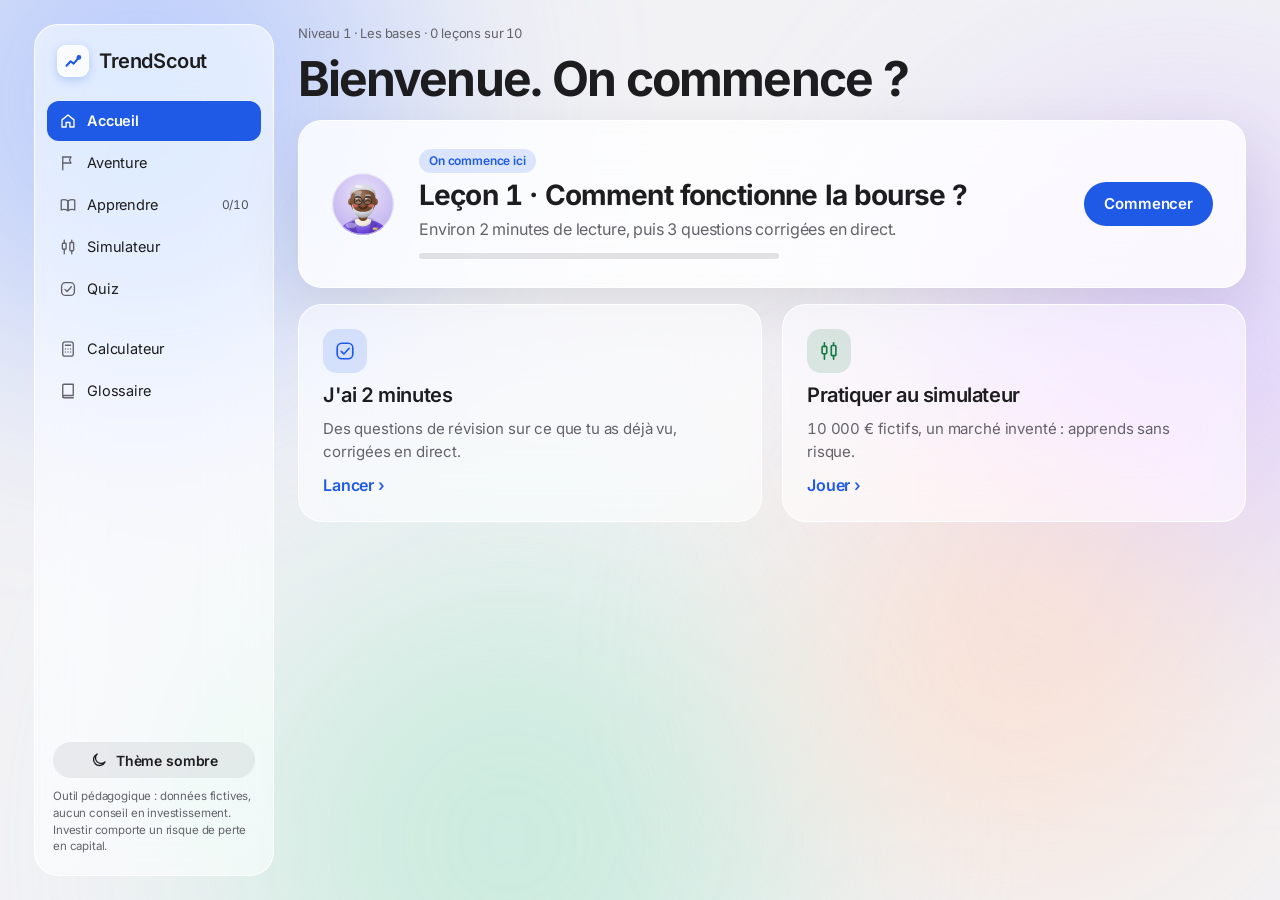
==== app.html @ d3fdae90 "Étape 2 : page d'accueil publique (vitrine) et séparation de l'application - index.html devient la p" ====
<!doctype html>
<html lang="fr" data-theme="light">
<head>
  <meta charset="utf-8">
  <meta name="viewport" content="width=device-width, initial-scale=1, viewport-fit=cover">
  <title>TrendScout – Application</title>
  <meta name="description" content="Leçons, simulateur de trading sur données fictives, quiz et calculateur de risque pour apprendre la bourse sans risque.">
  <meta name="theme-color" content="#F2F2F5" id="meta-theme">
  <link rel="manifest" href="manifest.webmanifest">
  <link rel="icon" href="icons/icon.svg" type="image/svg+xml">
  <link rel="apple-touch-icon" href="icons/apple-touch-icon.png">
  <script>
    // Applique le thème avant l'affichage pour éviter un flash.
    (function () {
      var t = null;
      try { t = JSON.parse(localStorage.getItem("ts_theme")); } catch (e) {}
      if (t !== "light" && t !== "dark") t = matchMedia("(prefers-color-scheme: dark)").matches ? "dark" : "light";
      document.documentElement.setAttribute("data-theme", t);
    })();
  </script>
  <link rel="stylesheet" href="tokens.css">
  <link rel="stylesheet" href="jeu-tokens.css">
  <link rel="stylesheet" href="accueil-tokens.css">
  <link rel="stylesheet" href="app.css">
</head>
<body>
  <!-- Icônes -->
  <svg width="0" height="0" style="position:absolute" aria-hidden="true" focusable="false">
    <defs>
      <symbol id="i-book" viewBox="0 0 24 24"><path d="M4 5.5A2.5 2.5 0 0 1 6.5 3H20v15H6.5A2.5 2.5 0 0 0 4 20.5z"/><path d="M4 20.5A2.5 2.5 0 0 0 6.5 23H20v-5"/></symbol>
      <symbol id="i-chart" viewBox="0 0 24 24"><path d="M7 4v3M7 14v3M12 8v2M12 17v3M17 3v3M17 12v4"/><rect x="5.5" y="7" width="3" height="7" rx="1"/><rect x="10.5" y="10" width="3" height="7" rx="1"/><rect x="15.5" y="6" width="3" height="6" rx="1"/></symbol>
      <symbol id="i-quiz" viewBox="0 0 24 24"><circle cx="12" cy="12" r="9"/><path d="M9.6 9.4a2.5 2.5 0 1 1 3.5 2.3c-.7.4-1.1.9-1.1 1.7"/><circle cx="12" cy="17" r=".7" fill="currentColor"/></symbol>
      <symbol id="i-calc" viewBox="0 0 24 24"><rect x="5" y="3" width="14" height="18" rx="3"/><path d="M8.5 7.5h7M9 12h.01M12 12h.01M15 12h.01M9 16h.01M12 16h.01M15 16h.01"/></symbol>
      <symbol id="i-gloss" viewBox="0 0 24 24"><path d="M5 4h11a3 3 0 0 1 3 3v13H8a3 3 0 0 1-3-3z"/><path d="M9 8h6M9 12h6"/></symbol>
      <symbol id="i-sun" viewBox="0 0 24 24"><circle cx="12" cy="12" r="4"/><path d="M12 2v2M12 20v2M4.9 4.9l1.4 1.4M17.7 17.7l1.4 1.4M2 12h2M20 12h2M4.9 19.1l1.4-1.4M17.7 6.3l1.4-1.4"/></symbol>
      <symbol id="i-moon" viewBox="0 0 24 24"><path d="M20 14.5A8 8 0 1 1 9.5 4 6.5 6.5 0 0 0 20 14.5z"/></symbol>
      <symbol id="i-up" viewBox="0 0 24 24"><path d="M12 19V5M6 11l6-6 6 6"/></symbol>
      <symbol id="i-down" viewBox="0 0 24 24"><path d="M12 5v14M6 13l6 6 6-6"/></symbol>
      <symbol id="i-stop" viewBox="0 0 24 24"><circle cx="12" cy="12" r="9"/><path d="M8 12h8"/></symbol>
      <symbol id="i-flag" viewBox="0 0 24 24"><path d="M6 21V4M6 5h11l-2 4 2 4H6"/></symbol>
      <symbol id="i-info" viewBox="0 0 24 24"><circle cx="12" cy="12" r="9"/><path d="M12 11v5M12 8h.01"/></symbol>
      <symbol id="i-check" viewBox="0 0 24 24"><path d="M5 12.5l4.5 4.5L19 7.5"/></symbol>
      <symbol id="i-x" viewBox="0 0 24 24"><path d="M6 6l12 12M18 6L6 18"/></symbol>
      <symbol id="i-play" viewBox="0 0 24 24"><path d="M8 5l11 7-11 7z"/></symbol>
      <symbol id="i-warn" viewBox="0 0 24 24"><path d="M12 4l9 16H3z"/><path d="M12 10v4M12 17h.01"/></symbol>
      <symbol id="i-lock" viewBox="0 0 24 24"><rect x="5" y="11" width="14" height="9" rx="2.5"/><path d="M8 11V8a4 4 0 0 1 8 0v3"/></symbol>
      <symbol id="i-award" viewBox="0 0 24 24"><circle cx="12" cy="9" r="5"/><path d="M9 13.5L8 21l4-2 4 2-1-7.5"/></symbol>
      <symbol id="i-flame" viewBox="0 0 24 24"><path d="M12 21a6 6 0 0 0 6-6c0-3-2-4.5-3-7-1 1-1.5 2-1.5 3.5C12.5 9 12 6 12 3c-3 3-6 6-6 12a6 6 0 0 0 6 6z"/></symbol>
      <symbol id="i-shield" viewBox="0 0 24 24"><path d="M12 3l8 3v6c0 4.5-3.2 8-8 9-4.8-1-8-4.5-8-9V6z"/><path d="M9 12l2 2 4-4"/></symbol>
      <symbol id="i-clock" viewBox="0 0 24 24"><circle cx="12" cy="12" r="9"/><path d="M12 7v5l3 2"/></symbol>
      <symbol id="i-star" viewBox="0 0 24 24"><path d="M12 3l2.7 5.6 6.1.9-4.4 4.3 1 6.1L12 17l-5.4 2.9 1-6.1L3.2 9.5l6.1-.9z"/></symbol>
      <symbol id="i-map" viewBox="0 0 24 24"><path d="M9 4L3 6v14l6-2 6 2 6-2V4l-6 2z"/><path d="M9 4v14M15 6v14"/></symbol>
      <symbol id="n-home" viewBox="0 0 24 24"><path d="M4 10.5 12 4l8 6.5V20h-5.5v-6h-5v6H4z"/></symbol>
      <symbol id="n-flag" viewBox="0 0 24 24"><path d="M5 21V4"/><path d="M5 4h11l-2 4 2 4H5"/></symbol>
      <symbol id="n-book" viewBox="0 0 24 24"><path d="M3 5.5c2.5-1 5.5-1 9 1v13c-3.5-2-6.5-2-9-1z"/><path d="M21 5.5c-2.5-1-5.5-1-9 1v13c3.5-2 6.5-2 9-1z"/></symbol>
      <symbol id="n-chart" viewBox="0 0 24 24"><path d="M7 3v4M7 15v6M17 3v3M17 17v4"/><rect x="4.5" y="7" width="5" height="8" rx="1"/><rect x="14.5" y="6" width="5" height="11" rx="1"/></symbol>
      <symbol id="n-quiz" viewBox="0 0 24 24"><rect x="3.5" y="3.5" width="17" height="17" rx="5"/><path d="m8 12.5 2.8 2.8L16.5 9"/></symbol>
      <symbol id="n-calc" viewBox="0 0 24 24"><rect x="5" y="2.5" width="14" height="19" rx="3"/><path d="M8.5 7h7M8.5 12h.01M12 12h.01M15.5 12h.01M8.5 16h.01M12 16h.01M15.5 16h.01"/></symbol>
      <symbol id="n-gloss" viewBox="0 0 24 24"><path d="M5 4.5A1.5 1.5 0 0 1 6.5 3H19v15H6.5A1.5 1.5 0 0 0 5 19.5z"/><path d="M5 19.5A1.5 1.5 0 0 0 6.5 21H19"/></symbol>
      <symbol id="n-more" viewBox="0 0 24 24"><circle cx="6" cy="12" r="1.5"/><circle cx="12" cy="12" r="1.5"/><circle cx="18" cy="12" r="1.5"/></symbol>
      <symbol id="i-install" viewBox="0 0 24 24"><path d="M12 4v11M7 11l5 5 5-5M5 20h14"/></symbol>
    </defs>
  </svg>

  <div class="v" id="app">
    <div class="orbs" aria-hidden="true"><i class="orb o1"></i><i class="orb o2"></i><i class="orb o3"></i><i class="orb o4"></i></div>

    <div class="layout">
      <!-- Barre latérale (ordinateur) -->
      <aside class="side glass">
        <a class="brand" href="#home"><span class="brand-mark" aria-hidden="true"><svg width="20" height="20" viewBox="0 0 34 34"><path d="M6 25 13 17.5 18 21.5 27 11" fill="none" stroke="var(--accent)" stroke-width="3.6" stroke-linecap="round" stroke-linejoin="round"/><circle cx="27" cy="11" r="4" fill="var(--accent)"/></svg></span><span class="title-m">TrendScout</span></a>
        <nav class="side-nav" aria-label="Navigation principale">
          <a class="nav-link is-active" data-tab="home" data-hash="home" href="#home"><svg class="ic" width="18" height="18" aria-hidden="true"><use href="#n-home"/></svg>Accueil</a>
          <a class="nav-link" data-tab="adventure" data-hash="adventure" href="#adventure"><svg class="ic" width="18" height="18" aria-hidden="true"><use href="#n-flag"/></svg>Aventure</a>
          <a class="nav-link" data-tab="learn" data-hash="learn" href="#learn"><svg class="ic" width="18" height="18" aria-hidden="true"><use href="#n-book"/></svg>Apprendre<span class="nav-count" id="nav-learn-count"></span></a>
          <a class="nav-link" data-tab="sim" data-hash="sim" href="#sim"><svg class="ic" width="18" height="18" aria-hidden="true"><use href="#n-chart"/></svg>Simulateur<span class="nav-dot hidden" id="nav-sim-dot" role="img" aria-label="Partie en cours"></span></a>
          <a class="nav-link" data-tab="review" data-hash="quiz" href="#quiz"><svg class="ic" width="18" height="18" aria-hidden="true"><use href="#n-quiz"/></svg>Quiz</a>
          <span class="nav-gap"></span>
          <a class="nav-link" data-tab="tools" data-hash="risk" href="#risk"><svg class="ic" width="18" height="18" aria-hidden="true"><use href="#n-calc"/></svg>Calculateur</a>
          <a class="nav-link" data-tab="tools" data-hash="gloss" href="#gloss"><svg class="ic" width="18" height="18" aria-hidden="true"><use href="#n-gloss"/></svg>Glossaire</a>
        </nav>
        <div class="side-foot">
          <button class="btn btn-plain btn-sm hidden" id="install-btn" type="button"><svg class="ic" width="18" height="18" aria-hidden="true"><use href="#i-install"/></svg>Installer l'app</button>
          <button class="btn btn-plain btn-sm theme-btn" type="button"></button>
          <p class="caption">Outil pédagogique : données fictives, aucun conseil en investissement. Investir comporte un risque de perte en capital.</p>
        </div>
      </aside>

      <!-- Barre du haut (mobile) -->
      <header class="mtop">
        <a class="brand" href="#home"><span class="brand-mark" aria-hidden="true"><svg width="20" height="20" viewBox="0 0 34 34"><path d="M6 25 13 17.5 18 21.5 27 11" fill="none" stroke="var(--accent)" stroke-width="3.6" stroke-linecap="round" stroke-linejoin="round"/><circle cx="27" cy="11" r="4" fill="var(--accent)"/></svg></span><span class="title-m">TrendScout</span></a>
        <button class="btn btn-plain btn-sm theme-btn" type="button"></button>
      </header>

      <main id="main">
        <p class="disclaimer caption">Outil pédagogique : données fictives, aucun conseil en investissement. Investir comporte un risque de perte en capital.</p>

        <!-- ACCUEIL -->
        <section id="tab-home" class="tab active" data-title="Accueil">
          <header class="page-head">
            <div class="page-head-txt">
              <span class="caption" id="home-kicker"></span>
              <h1 class="title-xl" id="home-title"></h1>
            </div>
          </header>
          <div class="glass-thick shadow resume" id="home-resume">
            <span id="resume-av"></span>
            <div class="resume-txt">
              <span class="badge accent" id="resume-badge"></span>
              <span class="title-l" id="resume-title"></span>
              <span class="muted" id="resume-desc"></span>
              <div class="bar"><span id="resume-bar"></span></div>
            </div>
            <button class="btn btn-primary resume-btn" id="resume-btn" type="button"></button>
          </div>
          <div class="home-cards">
            <a class="glass home-card" href="#quiz">
              <span class="hc-ic hc-accent"><svg class="ic" width="22" height="22" aria-hidden="true"><use href="#n-quiz"/></svg></span>
              <span class="title-m">J'ai 2 minutes</span>
              <span class="muted">Des questions de révision sur ce que tu as déjà vu, corrigées en direct.</span>
              <span class="link">Lancer ›</span>
            </a>
            <a class="glass home-card" href="#sim">
              <span class="hc-ic hc-up"><svg class="ic" width="22" height="22" aria-hidden="true"><use href="#n-chart"/></svg></span>
              <span class="title-m">Pratiquer au simulateur</span>
              <span class="muted">10 000 € fictifs, un marché inventé : apprends sans risque.</span>
              <span class="link">Jouer ›</span>
            </a>
          </div>
        </section>

        <!-- APPRENDRE -->
        <section id="tab-learn" class="tab" data-title="Apprendre">
          <div id="path-view">
            <header class="page-head">
              <div class="page-head-txt">
                <span class="caption">Ton parcours</span>
                <h1 class="title-xl">Apprendre.</h1>
                <p class="lead muted">4 niveaux, des leçons courtes et un examen à la fin de chaque niveau. Chaque étape se valide en répondant juste.</p>
              </div>
              <div class="glass prog-card">
                <div class="prog-top"><span>Progression</span><span class="muted" id="learn-progress"></span></div>
                <div class="bar" role="progressbar" aria-label="Progression du parcours" aria-valuemin="0" aria-valuemax="100" id="learn-barwrap"><span id="learn-bar"></span></div>
              </div>
            </header>
            <div id="modules" class="modules"></div>
          </div>
          <article id="step-view" class="glass-thick lesson hidden"></article>
        </section>

        <!-- AVENTURE -->
        <section id="tab-adventure" class="tab" data-title="Aventure">
          <div id="adv-home"></div>
          <article id="adv-scene" class="glass-thick lesson hidden"></article>
        </section>

        <!-- SIMULATEUR -->
        <section id="tab-sim" class="tab" data-title="Simulateur">
          <div id="sim-setup" class="glass-thick panel">
            <h2 class="title-l">Simulateur de trading</h2>
            <p class="muted">Tu as <strong>10 000 €</strong> virtuels. Le marché est généré au hasard : tu ne sais pas s'il est haussier, baissier ou latéral. Avance jour après jour, analyse le graphique, achète et vends. Frais : 0,1 % par ordre.</p>
            <div class="field narrow">
              <label for="sim-scenario">Scénario</label>
              <select id="sim-scenario" class="input">
                <option value="mystery">Mystère (recommandé)</option>
                <option value="bull">Tendance haussière</option>
                <option value="bear">Tendance baissière</option>
                <option value="range">Marché latéral</option>
                <option value="volatile">Marché volatil</option>
              </select>
              <span class="help">En mode mystère, le scénario est révélé à la fin de la partie.</span>
            </div>
            <div><button id="sim-start" class="btn btn-primary" type="button">Démarrer une partie</button></div>
          </div>

          <div id="sim-game" class="hidden">
            <div class="stats glass">
              <div class="stat"><span class="k">Jour</span><span class="v" id="st-day">–</span></div>
              <div class="stat"><span class="k">Prix</span><span class="v" id="st-price">–</span></div>
              <div class="stat"><span class="k">Liquidités</span><span class="v" id="st-cash">–</span></div>
              <div class="stat"><span class="k">Position</span><span class="v" id="st-pos">–</span></div>
              <div class="stat"><span class="k">Valeur totale</span><span class="v" id="st-equity">–</span></div>
              <div class="stat" id="stat-perf"><span class="k">Performance</span><span class="v" id="st-perf">–</span></div>
            </div>

            <div class="glass chart-card">
              <div class="chart-bar">
                <div class="seg" role="group" aria-label="Indicateurs du graphique">
                  <button type="button" class="on" data-ind="sma20" aria-pressed="true"><i class="sw" style="background:var(--c-sma20)"></i>SMA 20</button>
                  <button type="button" class="on" data-ind="sma50" aria-pressed="true"><i class="sw" style="background:var(--c-sma50)"></i>SMA 50</button>
                  <button type="button" class="on" data-ind="rsi" aria-pressed="true"><i class="sw" style="background:var(--c-rsi)"></i>RSI 14</button>
                </div>
                <span id="ohlc" class="caption"></span>
              </div>
              <canvas id="chart" role="img" aria-label="Graphique en chandeliers du marché simulé"></canvas>
              <p class="caption legend"><span><i class="cd up"></i>Hausse (creux)</span><span><i class="cd down"></i>Baisse (plein)</span><span>▲ achat · ▼ vente</span></p>
            </div>

            <div class="timebar glass shadow" role="group" aria-label="Avancer dans le temps">
              <button id="btn-next" class="btn btn-primary" type="button"><svg class="ic" width="18" height="18" aria-hidden="true"><use href="#i-play"/></svg>Jour suivant</button>
              <button id="btn-week" class="btn btn-plain" type="button">+5 jours</button>
              <button id="btn-auto" class="btn btn-plain" type="button">Auto</button>
            </div>

            <div id="sim-coach"></div>

            <div class="glass order">
              <div class="row">
                <div class="field qty">
                  <label for="qty">Quantité</label>
                  <input id="qty" class="input" type="number" inputmode="numeric" min="1" step="1" value="10">
                </div>
                <button id="btn-max" class="btn btn-plain" type="button">Max</button>
                <button id="btn-buy" class="btn btn-buy" type="button"><svg class="ic" width="18" height="18" aria-hidden="true"><use href="#i-up"/></svg>Acheter</button>
                <button id="btn-sell" class="btn btn-sell" type="button"><svg class="ic" width="18" height="18" aria-hidden="true"><use href="#i-down"/></svg>Vendre</button>
                <button id="btn-sell-all" class="btn btn-plain" type="button">Tout vendre</button>
              </div>
              <div class="row">
                <div class="field qty">
                  <label for="stop">Stop-loss (prix)</label>
                  <input id="stop" class="input" type="number" inputmode="decimal" step="0.01" placeholder="optionnel">
                </div>
                <div class="field qty">
                  <label for="target">Objectif (prix)</label>
                  <input id="target" class="input" type="number" inputmode="decimal" step="0.01" placeholder="optionnel">
                </div>
                <button id="btn-levels" class="btn btn-plain" type="button">Appliquer</button>
                <button id="btn-end" class="btn btn-plain end" type="button">Terminer la partie</button>
              </div>
            </div>


            <div class="glass-thick panel">
              <h3 class="title-m">Journal des opérations</h3>
              <div id="journal" class="logs"></div>
            </div>
          </div>

          <div id="sim-result" class="glass-thick panel hidden"></div>
        </section>

        <!-- RÉVISIONS -->
        <section id="tab-review" class="tab" data-title="Quiz">
          <div class="glass-thick panel" id="review-box"></div>
        </section>

        <!-- CALCULATEUR -->
        <section id="tab-tools" class="tab" data-title="Outils">
          <div class="seg tools-seg" role="group" aria-label="Choisir un outil">
            <button type="button" class="on" data-tool="calc" aria-pressed="true">Calculateur</button>
            <button type="button" data-tool="gloss" aria-pressed="false">Glossaire</button>
          </div>
          <div class="glass-thick panel" id="tool-calc">
            <h2 class="title-l">Calculateur de taille de position</h2>
            <p class="muted">Détermine combien de titres acheter pour ne risquer qu'un pourcentage fixe de ton capital.</p>
            <div class="calc">
              <div class="form-grid">
                <div class="field"><label for="r-cap">Capital (€)</label><input class="input" id="r-cap" type="number" inputmode="decimal" value="10000" step="100"></div>
                <div class="field"><label for="r-risk">Risque par trade (%)</label><input class="input" id="r-risk" type="number" inputmode="decimal" value="1" step="0.1"><span class="help">1 à 2 % est une règle courante.</span></div>
                <div class="field"><label for="r-entry">Prix d'entrée</label><input class="input" id="r-entry" type="number" inputmode="decimal" value="50" step="0.01"></div>
                <div class="field"><label for="r-stop">Stop-loss</label><input class="input" id="r-stop" type="number" inputmode="decimal" value="48" step="0.01"></div>
                <div class="field"><label for="r-target">Objectif (optionnel)</label><input class="input" id="r-target" type="number" inputmode="decimal" value="56" step="0.01"></div>
              </div>
              <div class="calc-out">
                <div id="r-schema" class="schema"></div>
                <div id="r-out" class="result-grid glass"></div>
                <div id="r-warn" class="keep warn hidden" role="status"><span class="k">Attention</span><p></p></div>
              </div>
            </div>
          </div>

          <div class="glass-thick panel hidden" id="tool-gloss">
            <h2 class="title-l">Glossaire</h2>
            <div class="field">
              <label for="gloss-q">Rechercher un terme</label>
              <input type="search" id="gloss-q" class="input" placeholder="Ex. : stop-loss, PER, ETF…" autocomplete="off">
            </div>
            <div id="gloss-list"></div>
          </div>
        </section>
      </main>
    </div>

    <!-- Barre d'onglets (mobile) -->
    <nav class="tabbar glass shadow" aria-label="Navigation principale">
      <a data-tab="home" class="is-active" href="#home"><svg class="ic" width="22" height="22" aria-hidden="true"><use href="#n-home"/></svg>Accueil</a>
      <a data-tab="adventure" href="#adventure"><svg class="ic" width="22" height="22" aria-hidden="true"><use href="#n-flag"/></svg>Aventure</a>
      <a data-tab="learn" href="#learn"><svg class="ic" width="22" height="22" aria-hidden="true"><use href="#n-book"/></svg>Apprendre</a>
      <a data-tab="sim" href="#sim"><svg class="ic" width="22" height="22" aria-hidden="true"><use href="#n-chart"/></svg>Simuler</a>
      <a data-tab="tools" href="#tools"><svg class="ic" width="22" height="22" aria-hidden="true"><use href="#n-more"/></svg>Outils</a>
    </nav>

    <div id="reward-zone" aria-live="polite"></div>
    <div id="toast-zone" aria-live="polite" aria-atomic="true"></div>
  </div>

  <script src="data.js"></script>
  <script src="jeu-data.js"></script>
  <script src="app.js"></script>
  <script src="jeu.js"></script>
  <script src="main.js"></script>
</body>
</html>
---- tokens.css ----
/* TrendScout — Direction « Verre » (v2.2). Police unique : Inter. */
:root, [data-theme="light"] {
  --bg: #F2F2F5;
  --text: #1D1D1F;
  --muted: #636369;
  --hairline: rgba(60,60,67,.14);
  --glass-thick: rgba(255,255,255,.80);
  --glass: rgba(255,255,255,.58);
  --glass-thin: rgba(255,255,255,.34);
  --glass-edge: rgba(255,255,255,.85);
  --fill: rgba(120,120,128,.12);
  --fill-strong: rgba(120,120,128,.2);
  --accent: #1F5AE6;
  --accent-ink: #FFFFFF;
  --up: #157A43;
  --down: #C4303A;
  --warn: #945600;
  --orb-1: #9DB8FF; --orb-2: #D6C2FF; --orb-3: #B8E8D4; --orb-4: #FFD9C2;
  --orb-opacity: .65;
  --shadow: 0 20px 60px rgba(20,20,40,.10);
  --c-grid: #E6E6EB; --c-sma20: #E08A00; --c-sma50: #1F5AE6; --c-rsi: #8E5CF7;
}
[data-theme="dark"] {
  --bg: #0E0E12;
  --text: #F5F5F7;
  --muted: #A1A1A6;
  --hairline: rgba(255,255,255,.12);
  --glass-thick: rgba(44,44,50,.82);
  --glass: rgba(44,44,50,.58);
  --glass-thin: rgba(44,44,50,.34);
  --glass-edge: rgba(255,255,255,.12);
  --fill: rgba(255,255,255,.08);
  --fill-strong: rgba(255,255,255,.14);
  --accent: #6E9BFF;
  --accent-ink: #0B0B0F;
  --up: #32D074;
  --down: #FF6961;
  --warn: #FFB340;
  --orb-1: #2F4BFF; --orb-2: #7A3CFF; --orb-3: #0E8F6A; --orb-4: #B4561F;
  --orb-opacity: .35;
  --shadow: 0 20px 60px rgba(0,0,0,.4);
  --c-grid: #2C2C31; --c-sma20: #FFB340; --c-sma50: #6E9BFF; --c-rsi: #B392FF;
}
.v { position: relative; overflow: hidden; background: var(--bg); color: var(--text); font-family: "Inter", -apple-system, "Segoe UI", Roboto, sans-serif; font-size: 16px; line-height: 1.5; letter-spacing: -0.01em; font-variant-numeric: tabular-nums; -webkit-font-smoothing: antialiased; }
.v *, .v *::before, .v *::after { box-sizing: border-box; }
.v :focus-visible { outline: 3px solid var(--accent); outline-offset: 2px; }
.v .orb { position: absolute; border-radius: 50%; filter: blur(120px); opacity: var(--orb-opacity); pointer-events: none; }
.v .glass { background: var(--glass); backdrop-filter: blur(30px) saturate(180%); -webkit-backdrop-filter: blur(30px) saturate(180%); border: 1px solid var(--glass-edge); border-radius: 24px; }
.v .glass-thick { background: var(--glass-thick); backdrop-filter: blur(30px) saturate(180%); -webkit-backdrop-filter: blur(30px) saturate(180%); border: 1px solid var(--glass-edge); border-radius: 24px; }
.v .glass-thin { background: var(--glass-thin); backdrop-filter: blur(30px) saturate(180%); -webkit-backdrop-filter: blur(30px) saturate(180%); border: 1px solid var(--glass-edge); }
.v .shadow { box-shadow: var(--shadow); }
.v .muted { color: var(--muted); }
.v .title-xl { font-size: 48px; font-weight: 700; letter-spacing: -0.04em; line-height: 1.05; margin: 0; }
.v .title-l { font-size: 28px; font-weight: 700; letter-spacing: -0.03em; line-height: 1.15; margin: 0; }
.v .title-m { font-size: 20px; font-weight: 600; letter-spacing: -0.02em; line-height: 1.25; margin: 0; }
.v .caption { font-size: 13px; color: var(--muted); }
.v .btn { display: inline-flex; align-items: center; justify-content: center; gap: 8px; min-height: 44px; padding: 0 20px; border-radius: 999px; border: 0; font: 600 15px "Inter", sans-serif; letter-spacing: -0.01em; text-decoration: none; cursor: pointer; transition: transform 160ms ease, background 160ms ease; white-space: nowrap; }
.v .btn:active { transform: scale(.97); }
.v .btn-primary { background: var(--accent); color: var(--accent-ink); }
.v .btn-plain { background: var(--fill); color: var(--text); }
.v .btn-buy { background: var(--up); color: var(--accent-ink); }
.v .btn-sell { background: var(--down); color: var(--accent-ink); }
.v .link { color: var(--accent); font-weight: 600; text-decoration: none; }
.v .bar { height: 6px; border-radius: 999px; background: var(--fill-strong); overflow: hidden; }
.v .bar > span { display: block; height: 100%; border-radius: inherit; background: var(--accent); transition: width 600ms ease; }
.v .pill { display: inline-flex; align-items: center; gap: 6px; height: 28px; padding: 0 12px; border-radius: 999px; background: var(--fill); font-size: 12.5px; font-weight: 600; white-space: nowrap; }
.v .nav-link { display: flex; align-items: center; gap: 10px; min-height: 40px; padding: 0 12px; border-radius: 12px; color: var(--text); text-decoration: none; font-size: 14.5px; }
.v .nav-link:hover { background: var(--fill); }
.v .nav-link.is-active { background: var(--accent); color: var(--accent-ink); font-weight: 600; }
.v .nav-link .ic { color: var(--muted); }
.v .nav-link.is-active .ic { color: var(--accent-ink); }
@media (prefers-reduced-transparency: reduce) {
  .v .glass, .v .glass-thin { background: var(--glass-thick); }
}
@media (prefers-reduced-motion: reduce) { .v * { transition: none !important; animation: none !important; } }

/* Composants (v2.2) */
.v .btn-sm { min-height: 36px; padding: 0 14px; font-size: 14px; }
.v .btn.is-hover.btn-primary, .v .btn-primary:hover { filter: brightness(1.08); }
.v .btn.is-hover.btn-plain, .v .btn-plain:hover { background: var(--fill-strong); }
.v .btn.is-active { transform: scale(.97); }
.v .btn[disabled], .v .btn.is-disabled { opacity: .4; cursor: not-allowed; }
.v .is-focus { outline: 3px solid var(--accent); outline-offset: 2px; }
.v .field { display: flex; flex-direction: column; gap: 6px; min-width: 0; }
.v .field label, .v .label { font-size: 13px; font-weight: 600; color: var(--muted); }
.v .help { font-size: 12.5px; color: var(--muted); }
.v .err { font-size: 12.5px; font-weight: 600; color: var(--down); }
.v .input { height: 44px; width: 100%; padding: 0 14px; border-radius: 12px; border: 1px solid transparent; background: var(--fill); color: var(--text); font: 500 16px "Inter", sans-serif; font-variant-numeric: tabular-nums; outline: none; }
.v .input.is-focus, .v .input:focus { background: var(--glass-thick); border-color: var(--accent); box-shadow: 0 0 0 4px color-mix(in srgb, var(--accent) 22%, transparent); outline: none; }
.v .input.is-error { border-color: var(--down); box-shadow: 0 0 0 4px color-mix(in srgb, var(--down) 18%, transparent); }
.v .input[disabled] { opacity: .5; }
.v .seg { display: inline-flex; padding: 3px; border-radius: 12px; background: var(--fill); gap: 2px; }
.v .seg > * { min-height: 34px; padding: 0 14px; border-radius: 9px; display: inline-flex; align-items: center; font-size: 13.5px; font-weight: 600; color: var(--text); border: 0; background: transparent; }
.v .seg > .on { background: var(--glass-thick); box-shadow: 0 1px 4px rgba(0,0,0,.12); }
.v .switch { width: 44px; height: 26px; border-radius: 999px; background: var(--fill-strong); position: relative; flex: none; }
.v .switch::after { content: ""; position: absolute; top: 2px; left: 2px; width: 22px; height: 22px; border-radius: 50%; background: #FFFFFF; box-shadow: 0 2px 4px rgba(0,0,0,.2); transition: left 180ms ease; }
.v .switch.on { background: var(--up); }
.v .switch.on::after { left: 20px; }
.v .opt { display: flex; align-items: center; gap: 12px; min-height: 52px; padding: 12px 16px; border-radius: 16px; background: var(--glass-thick); border: 1px solid var(--glass-edge); font-size: 15.5px; cursor: pointer; }
.v .opt .dot { width: 20px; height: 20px; border-radius: 50%; border: 2px solid var(--fill-strong); flex: none; display: grid; place-items: center; }
.v .opt.is-hover { background: var(--glass-thick); box-shadow: inset 0 0 0 1px var(--fill-strong); }
.v .opt.is-selected { box-shadow: inset 0 0 0 2px var(--accent); }
.v .opt.is-selected .dot { border-color: var(--accent); }
.v .opt.is-selected .dot::after { content: ""; width: 10px; height: 10px; border-radius: 50%; background: var(--accent); }
.v .opt.is-correct { box-shadow: inset 0 0 0 2px var(--up); background: color-mix(in srgb, var(--up) 10%, var(--glass-thick)); }
.v .opt.is-wrong { box-shadow: inset 0 0 0 2px var(--down); background: color-mix(in srgb, var(--down) 10%, var(--glass-thick)); }
.v .opt.is-disabled { opacity: .55; cursor: default; }
.v .opt .tag { margin-left: auto; font-size: 13px; font-weight: 600; display: inline-flex; align-items: center; gap: 4px; white-space: nowrap; }
.v .stat { display: flex; flex-direction: column; gap: 2px; min-width: 0; }
.v .stat .k { font-size: 13px; color: var(--muted); }
.v .stat .v { font-size: 20px; font-weight: 600; letter-spacing: -0.02em; white-space: nowrap; }
.v .stat.is-up .v { color: var(--up); }
.v .stat.is-down .v { color: var(--down); }
.v .toast { display: flex; align-items: center; gap: 10px; min-height: 48px; padding: 0 18px 0 12px; border-radius: 999px; background: var(--glass-thick); backdrop-filter: blur(30px) saturate(180%); -webkit-backdrop-filter: blur(30px) saturate(180%); border: 1px solid var(--glass-edge); box-shadow: var(--shadow); font-size: 14.5px; font-weight: 500; }
.v .toast .ic { width: 28px; height: 28px; border-radius: 50%; display: grid; place-items: center; flex: none; color: #FFFFFF; }
.v .keep { padding: 18px 20px; border-radius: 18px; background: color-mix(in srgb, var(--accent) 10%, var(--glass-thick)); display: flex; flex-direction: column; gap: 4px; }
.v .keep .k { font-size: 13px; font-weight: 600; color: var(--accent); }
.v .keep.warn { background: color-mix(in srgb, var(--warn) 12%, var(--glass-thick)); }
.v .keep.warn .k { color: var(--warn); }
.v .badge { display: inline-flex; align-items: center; gap: 5px; height: 24px; padding: 0 10px; border-radius: 999px; background: var(--fill); font-size: 12px; font-weight: 600; white-space: nowrap; }
.v .badge.ok { background: color-mix(in srgb, var(--up) 14%, transparent); color: var(--up); }
.v .badge.accent { background: color-mix(in srgb, var(--accent) 14%, transparent); color: var(--accent); }
.v .log { display: grid; grid-template-columns: 44px 28px 1fr auto; gap: 12px; align-items: center; min-height: 52px; border-top: 1px solid var(--hairline); font-size: 14.5px; }
.v .log .d { color: var(--muted); font-weight: 500; }
.v .log .ic { width: 28px; height: 28px; border-radius: 50%; display: grid; place-items: center; }
.v .log.buy .ic, .v .log.target .ic { background: color-mix(in srgb, var(--up) 15%, transparent); color: var(--up); }
.v .log.sell .ic, .v .log.stop .ic { background: color-mix(in srgb, var(--down) 15%, transparent); color: var(--down); }
.v .log.info .ic { background: var(--fill); color: var(--muted); }
.v .tabbar { display: flex; justify-content: space-around; height: 60px; border-radius: 999px; }
.v .tabbar a { flex: 1; display: flex; flex-direction: column; align-items: center; justify-content: center; gap: 2px; font-size: 10.5px; font-weight: 600; color: var(--muted); text-decoration: none; }
.v .tabbar a.is-active { color: var(--accent); }
---- jeu-tokens.css ----
/* TrendScout — couche jeu (v1). Étend verre-tokens.css v2.2 : à charger APRÈS lui.
   N'écrase aucune variable existante ; ajoute --ch-*, --xp*, --streak*, --badge-* et les composants .g-* */

:root, [data-theme="light"] {
  /* Personnages : couleur signature (texte ≥ 4,5:1 sur fond et sur blanc) + teinte douce */
  --ch-malik: #5B43C2;      --ch-malik-soft: color-mix(in srgb, #6E56CF 14%, transparent);
  --ch-fomo: #C2410C;       --ch-fomo-soft: color-mix(in srgb, #E8590C 14%, transparent);
  --ch-conseiller: #8A5F00; --ch-conseiller-soft: color-mix(in srgb, #C9A227 18%, transparent);
  --ch-revanche: #B0234F;   --ch-revanche-soft: color-mix(in srgb, #C2255C 14%, transparent);
  --ch-patience: #0B6E80;   --ch-patience-soft: color-mix(in srgb, #0C8599 14%, transparent);
  /* Progression */
  --xp: #1F5AE6;            --xp-soft: color-mix(in srgb, #1F5AE6 14%, transparent);
  --streak: #A44A00;        --streak-soft: color-mix(in srgb, #FF9F0A 16%, transparent);
  --badge-on: var(--glass-thick); --badge-ring: #5B43C2;
  --badge-off: var(--fill);       --badge-off-ink: var(--muted);
}
[data-theme="dark"] {
  --ch-malik: #A594F9;      --ch-malik-soft: color-mix(in srgb, #A594F9 18%, transparent);
  --ch-fomo: #FF8A4C;       --ch-fomo-soft: color-mix(in srgb, #FF8A4C 18%, transparent);
  --ch-conseiller: #E8C15A; --ch-conseiller-soft: color-mix(in srgb, #E8C15A 16%, transparent);
  --ch-revanche: #F06595;   --ch-revanche-soft: color-mix(in srgb, #F06595 18%, transparent);
  --ch-patience: #3BC9DB;   --ch-patience-soft: color-mix(in srgb, #3BC9DB 16%, transparent);
  --xp: #6E9BFF;            --xp-soft: color-mix(in srgb, #6E9BFF 18%, transparent);
  --streak: #FFB340;        --streak-soft: color-mix(in srgb, #FFB340 16%, transparent);
  --badge-ring: #A594F9;
}
:root { --g-dur: 220ms; --g-ease: cubic-bezier(.2,.8,.2,1); }

/* Avatars */
.v .g-av { border-radius: 50%; display: block; flex: none; }
.v .g-av-48 { width: 48px; height: 48px; } .v .g-av-64 { width: 64px; height: 64px; } .v .g-av-96 { width: 96px; height: 96px; } .v .g-av-160 { width: 160px; height: 160px; }

/* Bulles de dialogue (verre épais + petite pointe) */
.v .g-bubble { position: relative; padding: 16px 18px; border-radius: 22px; background: var(--glass-thick); backdrop-filter: blur(30px) saturate(180%); -webkit-backdrop-filter: blur(30px) saturate(180%); border: 1px solid var(--glass-edge); font-size: 16px; line-height: 1.55; }
.v .g-bubble::before { content: ""; position: absolute; left: -7px; top: 22px; width: 14px; height: 14px; background: inherit; border-left: 1px solid var(--glass-edge); border-bottom: 1px solid var(--glass-edge); transform: rotate(45deg); }
.v .g-bubble.top::before { left: 28px; top: -7px; transform: rotate(135deg); }
.v .g-bubble .who { display: block; font-size: 13px; font-weight: 700; margin-bottom: 2px; }
.v .g-bubble.mentor { background: color-mix(in srgb, var(--ch-malik) 10%, var(--glass-thick)); }

/* Choix de réponse dans une scène */
.v .g-choice { display: flex; align-items: center; gap: 12px; width: 100%; min-height: 56px; padding: 12px 18px; border-radius: 18px; border: 1px solid var(--glass-edge); background: var(--glass-thick); color: var(--text); font: 500 16px "Inter", sans-serif; text-align: left; cursor: pointer; transition: transform var(--g-dur) var(--g-ease), box-shadow var(--g-dur) var(--g-ease); }
.v .g-choice:hover { box-shadow: inset 0 0 0 2px var(--accent); }
.v .g-choice .k { width: 28px; height: 28px; border-radius: 50%; background: var(--fill); display: grid; place-items: center; font-size: 13px; font-weight: 700; flex: none; }
.v .g-choice.is-chosen { box-shadow: inset 0 0 0 2px var(--accent); }
.v .g-choice.is-dim { opacity: .55; }

/* XP, rang, série */
.v .g-xp { height: 10px; border-radius: 999px; background: var(--fill-strong); overflow: hidden; }
.v .g-xp > span { display: block; height: 100%; border-radius: inherit; background: var(--xp); transition: width 700ms var(--g-ease); }
.v .g-rank { display: inline-flex; align-items: center; gap: 8px; height: 30px; padding: 0 12px 0 6px; border-radius: 999px; background: var(--xp-soft); color: var(--xp); font-size: 13px; font-weight: 700; }
.v .g-rank .lvl { width: 22px; height: 22px; border-radius: 50%; background: var(--xp); color: var(--accent-ink); display: grid; place-items: center; font-size: 11.5px; }
.v .g-streak { display: inline-flex; align-items: center; gap: 6px; height: 30px; padding: 0 12px; border-radius: 999px; background: var(--streak-soft); color: var(--streak); font-size: 13px; font-weight: 700; }
.v .g-days { display: flex; gap: 6px; }
.v .g-days span { width: 30px; height: 30px; border-radius: 50%; display: grid; place-items: center; font-size: 11px; font-weight: 700; background: var(--fill); color: var(--muted); }
.v .g-days span.on { background: var(--streak); color: var(--accent-ink); }
.v .g-days span.today { box-shadow: inset 0 0 0 2px var(--streak); background: transparent; color: var(--streak); }

/* Badges : obtenu / verrouillé (forme + icône, jamais la couleur seule) */
.v .g-badge { display: flex; flex-direction: column; align-items: center; gap: 8px; text-align: center; font-size: 13px; font-weight: 600; width: 112px; }
.v .g-badge .medal { width: 72px; height: 72px; border-radius: 22px; display: grid; place-items: center; background: var(--badge-on); box-shadow: inset 0 0 0 2.5px var(--badge-ring), 0 6px 18px rgba(0,0,0,.08); color: var(--badge-ring); }
.v .g-badge.locked .medal { background: var(--badge-off); box-shadow: inset 0 0 0 1.5px var(--hairline); color: var(--badge-off-ink); border: 2px dashed var(--fill-strong); }
.v .g-badge .sub { font-size: 11.5px; font-weight: 500; color: var(--muted); }

/* Mission */
.v .g-mission { display: flex; flex-direction: column; gap: 12px; padding: 20px; border-radius: 22px; background: var(--glass-thick); border: 1px solid var(--glass-edge); }
.v .g-check { display: flex; align-items: center; gap: 10px; font-size: 14.5px; min-height: 32px; }
.v .g-check .box { width: 22px; height: 22px; border-radius: 7px; border: 2px solid var(--fill-strong); display: grid; place-items: center; flex: none; font-size: 12px; font-weight: 800; color: transparent; }
.v .g-check.done .box { background: var(--accent); border-color: var(--accent); color: var(--accent-ink); }
.v .g-check.done .t { color: var(--muted); }
.v .g-xp-pill { display: inline-flex; align-items: center; height: 26px; padding: 0 10px; border-radius: 999px; background: var(--xp-soft); color: var(--xp); font-size: 12.5px; font-weight: 700; white-space: nowrap; }

/* Carte d'aventure */
.v .g-node { width: 64px; height: 64px; border-radius: 50%; display: grid; place-items: center; font-weight: 700; flex: none; }
.v .g-node.done { background: var(--accent); color: var(--accent-ink); }
.v .g-node.current { background: var(--glass-thick); box-shadow: inset 0 0 0 3px var(--accent), 0 0 0 8px var(--xp-soft); color: var(--accent); }
.v .g-node.locked { background: var(--fill); color: var(--muted); border: 2px dashed var(--fill-strong); }
.v .g-path { border-left: 3px dotted var(--fill-strong); }

/* Toast de récompense : sobre, pas de confettis */
.v .g-reward { display: inline-flex; align-items: center; gap: 12px; min-height: 52px; padding: 6px 18px 6px 6px; border-radius: 999px; background: var(--glass-thick); backdrop-filter: blur(30px) saturate(180%); -webkit-backdrop-filter: blur(30px) saturate(180%); border: 1px solid var(--glass-edge); box-shadow: var(--shadow); font-size: 14.5px; font-weight: 500; animation: g-rise var(--g-dur) var(--g-ease) both; }

/* Chargement */
.v .g-skel { border-radius: 12px; background: linear-gradient(90deg, var(--fill) 0%, var(--fill-strong) 50%, var(--fill) 100%); background-size: 200% 100%; animation: g-shimmer 1.6s linear infinite; }

@keyframes g-rise { from { opacity: 0; transform: translateY(6px); } to { opacity: 1; transform: none; } }
@keyframes g-shimmer { from { background-position: 200% 0; } to { background-position: -200% 0; } }
@media (prefers-reduced-motion: reduce) {
  .v .g-reward, .v .g-skel, .v .g-choice, .v .g-xp > span { animation: none !important; transition: none !important; }
}
---- accueil-tokens.css ----
/* TrendScout — page d'accueil (v1.1). À charger après verre-tokens.css et jeu-tokens.css.
   N'écrase rien : ajoute --l-* et les composants .l-* */
:root {
  --l-max: 1180px;
  --l-gutter: clamp(16px, 4vw, 40px);
  --l-section: clamp(72px, 10vw, 128px);
  --l-h1: clamp(40px, 6.2vw, 76px);
  --l-h2: clamp(30px, 4vw, 48px);
  --l-lead: clamp(17px, 1.6vw, 21px);
}
.v .l-wrap { width: 100%; max-width: var(--l-max); margin: 0 auto; padding: 0 var(--l-gutter); }
.v .l-section { padding-top: var(--l-section); padding-bottom: 0; }
.v .l-h1 { font-size: var(--l-h1); font-weight: 700; letter-spacing: -0.045em; line-height: 1.02; margin: 0; text-wrap: balance; }
.v .l-h2 { font-size: var(--l-h2); font-weight: 700; letter-spacing: -0.04em; line-height: 1.08; margin: 0; text-wrap: balance; }
.v .l-lead { font-size: var(--l-lead); line-height: 1.5; color: var(--muted); margin: 0; max-width: 60ch; text-wrap: pretty; }
.v .l-kicker { font-size: 14px; font-weight: 600; color: var(--accent); letter-spacing: -0.005em; }

/* En-tête flottant en verre */
.v .l-header { position: sticky; top: 12px; z-index: 10; display: flex; align-items: center; gap: 18px; min-height: 60px; padding: 8px 8px 8px 18px; border-radius: 999px; background: var(--glass); backdrop-filter: blur(30px) saturate(180%); -webkit-backdrop-filter: blur(30px) saturate(180%); border: 1px solid var(--glass-edge); box-shadow: var(--shadow); }
.v .l-navlink { display: inline-flex; align-items: center; min-height: 40px; padding: 0 12px; border-radius: 999px; color: var(--text); text-decoration: none; font-size: 15px; font-weight: 500; }
.v .l-navlink:hover, .v .l-navlink.is-hover { background: var(--fill); }
.v .l-icon-btn { width: 44px; height: 44px; border-radius: 50%; border: 0; background: var(--fill); color: var(--text); display: grid; place-items: center; cursor: pointer; }
.v .l-icon-btn:hover { background: var(--fill-strong); }

/* Pastille de réassurance */
.v .l-safe { display: inline-flex; align-items: center; gap: 8px; min-height: 34px; padding: 0 14px 0 6px; border-radius: 999px; background: var(--glass-thick); border: 1px solid var(--glass-edge); font-size: 14px; font-weight: 600; }
.v .l-safe .dot { width: 24px; height: 24px; border-radius: 50%; background: var(--fill); display: grid; place-items: center; font-size: 12px; }

/* Bouton principal grand format */
.v .l-cta { min-height: 56px; padding: 0 30px; font-size: 17px; }

/* Aperçu d'application (cadre de téléphone en verre) */
.v .l-phone { width: 300px; border-radius: 44px; padding: 10px; background: var(--glass); backdrop-filter: blur(30px) saturate(180%); -webkit-backdrop-filter: blur(30px) saturate(180%); border: 1px solid var(--glass-edge); box-shadow: var(--shadow), 0 40px 80px rgba(20,20,40,.18); }
.v .l-phone > .screen { border-radius: 34px; overflow: hidden; background: var(--bg); position: relative; }

/* Carte de niveau */
.v .l-level { position: relative; display: flex; flex-direction: column; gap: 12px; padding: 24px; border-radius: 26px; background: var(--glass-thick); border: 1px solid var(--glass-edge); transition: transform 200ms ease, box-shadow 200ms ease; text-decoration: none; color: var(--text); }
.v .l-level:hover, .v .l-level.is-hover { transform: translateY(-3px); box-shadow: var(--shadow); }
.v .l-level .n { width: 44px; height: 44px; border-radius: 14px; background: var(--accent); color: var(--accent-ink); display: grid; place-items: center; font-weight: 700; font-size: 18px; }
.v .l-level ul { margin: 0; padding: 0; list-style: none; display: flex; flex-direction: column; gap: 6px; font-size: 14.5px; }
.v .l-level li { display: flex; gap: 8px; align-items: baseline; }
.v .l-level li::before { content: ""; flex: none; width: 6px; height: 6px; border-radius: 50%; background: var(--muted); transform: translateY(-2px); }
.v .l-level .exam { margin-top: auto; display: flex; align-items: center; gap: 10px; padding: 10px 12px; border-radius: 16px; background: var(--fill); font-size: 14px; }

/* Accordéon de FAQ (details/summary natif) */
.v .l-faq { border-radius: 22px; background: var(--glass-thick); border: 1px solid var(--glass-edge); }
.v .l-faq summary { list-style: none; cursor: pointer; display: flex; align-items: center; gap: 16px; min-height: 64px; padding: 0 22px; font-size: 17px; font-weight: 600; letter-spacing: -0.01em; }
.v .l-faq summary::-webkit-details-marker { display: none; }
.v .l-faq summary .plus { margin-left: auto; width: 32px; height: 32px; border-radius: 50%; background: var(--fill); display: grid; place-items: center; flex: none; transition: transform 200ms ease; }
.v .l-faq[open] summary .plus { transform: rotate(45deg); }
.v .l-faq .a { padding: 0 22px 22px; font-size: 16px; line-height: 1.6; color: var(--muted); max-width: 70ch; }
.v .l-faq summary:focus-visible { outline: 3px solid var(--accent); outline-offset: -3px; border-radius: 22px; }

/* Pied de page */
.v .l-footer { margin-top: var(--l-section); padding: 40px 0 32px; border-top: 1px solid var(--hairline); }

/* Apparition douce au défilement */
.v .l-reveal { animation: l-in 600ms cubic-bezier(.2,.8,.2,1) both; }
@keyframes l-in { from { opacity: 0; transform: translateY(12px); } to { opacity: 1; transform: none; } }
@media (prefers-reduced-motion: reduce) { .v .l-reveal, .v .l-level, .v .l-faq summary .plus { animation: none !important; transition: none !important; transform: none !important; } }

/* Adaptation à la largeur du conteneur (fonctionne aussi dans une maquette 390 px) */
.v.l-root { container-type: inline-size; }
.v .l-show-sm { display: none !important; }
@container (max-width: 760px) {
  .v .l-hide-sm { display: none !important; }
  .v .l-show-sm { display: flex !important; }
  .v .l-stack { flex-direction: column !important; align-items: stretch !important; }
  .v .l-header { padding-left: 14px; }
  .v .l-cta { width: 100%; }
}

/* mobile compact v1.2 : cartes, boutons et bulles resserrés sur smartphone */
@container (max-width: 760px) {
  .v.l-root .btn { min-height: 42px !important; padding: 0 16px !important; font-size: 14.5px !important; }
  .v.l-root .btn-sm { min-height: 34px !important; padding: 0 12px !important; font-size: 13px !important; }
  .v.l-root .l-cta { min-height: 46px !important; padding: 0 22px !important; font-size: 15.5px !important; }
  .v.l-root > div[style*="position: relative"] .glass, .v.l-root > div[style*="position: relative"] .glass-thick, .v.l-root > div[style*="position: relative"] .glass-thin { padding: 14px 16px !important; border-radius: 18px !important; }
  .v.l-root .g-bubble { padding: 10px 12px !important; font-size: 14.5px !important; border-radius: 18px !important; }
  .v.l-root .g-bubble::before { top: 16px !important; }
  .v.l-root .g-av-64 { width: 48px !important; height: 48px !important; }
  .v.l-root .g-av-48 { width: 38px !important; height: 38px !important; }
  .v.l-root .g-choice { min-height: 46px !important; padding: 10px 14px !important; font-size: 14.5px !important; border-radius: 14px !important; }
  .v.l-root .opt { min-height: 46px !important; padding: 10px 14px !important; font-size: 14.5px !important; border-radius: 14px !important; }
  .v.l-root .title-xl { font-size: 30px !important; }
  .v.l-root .title-l { font-size: 21px !important; }
  .v.l-root .title-m { font-size: 17px !important; }
  .v.l-root .l-h1 { font-size: 30px !important; }
  .v.l-root .l-h2 { font-size: 26px !important; }
  .v.l-root .l-lead { font-size: 15.5px !important; }
  .v.l-root .l-section { padding-top: 44px !important; }
  .v.l-root .l-icon-btn { width: 40px !important; height: 40px !important; }
  .v.l-root .stat .v { font-size: 17px !important; }
  .v.l-root .g-reward, .v.l-root .g-mission { padding: 14px 16px !important; }
  .v.l-root [aria-label="zéro euro"] { font-size: 72px !important; }
}

  .v.m-root .btn { min-height: 42px !important; padding: 0 16px !important; font-size: 14.5px !important; }
  .v.m-root .btn-sm { min-height: 34px !important; padding: 0 12px !important; font-size: 13px !important; }
  .v.m-root .l-cta { min-height: 46px !important; padding: 0 22px !important; font-size: 15.5px !important; }
  .v.m-root > div[style*="position: relative"] .glass, .v.m-root > div[style*="position: relative"] .glass-thick, .v.m-root > div[style*="position: relative"] .glass-thin { padding: 14px 16px !important; border-radius: 18px !important; }
  .v.m-root .g-bubble { padding: 10px 12px !important; font-size: 14.5px !important; border-radius: 18px !important; }
  .v.m-root .g-bubble::before { top: 16px !important; }
  .v.m-root .g-av-64 { width: 48px !important; height: 48px !important; }
  .v.m-root .g-av-48 { width: 38px !important; height: 38px !important; }
  .v.m-root .g-choice { min-height: 46px !important; padding: 10px 14px !important; font-size: 14.5px !important; border-radius: 14px !important; }
  .v.m-root .opt { min-height: 46px !important; padding: 10px 14px !important; font-size: 14.5px !important; border-radius: 14px !important; }
  .v.m-root .title-xl { font-size: 30px !important; }
  .v.m-root .title-l { font-size: 21px !important; }
  .v.m-root .title-m { font-size: 17px !important; }
  .v.m-root .l-h1 { font-size: 30px !important; }
  .v.m-root .l-h2 { font-size: 26px !important; }
  .v.m-root .l-lead { font-size: 15.5px !important; }
  .v.m-root .l-section { padding-top: 44px !important; }
  .v.m-root .l-icon-btn { width: 40px !important; height: 40px !important; }
  .v.m-root .stat .v { font-size: 17px !important; }
  .v.m-root .g-reward, .v.m-root .g-mission { padding: 14px 16px !important; }
  .v.m-root [aria-label="zéro euro"] { font-size: 72px !important; }

/* une valeur de statistique n’hérite pas du fond de la racine .v */
.v .stat > .v { position: static; overflow: visible; background: none; }
/* boutons-icônes carrés (retour, fermer) : on garde leur forme ronde */
.v.m-root .btn[style*="width: 44px"], .v.l-root .btn[style*="width: 44px"] { width: 40px !important; padding: 0 !important; }
---- app.css ----
/* TrendScout – couche d'application par-dessus tokens.css (direction « Verre »).
   Les couleurs, matières (glass), boutons, champs, options, stats, journal, toasts
   et tabbar viennent de tokens.css. Ici : police, mise en page et glue. */

@font-face {
  font-family: "Inter"; font-style: normal; font-weight: 400 700; font-display: swap;
  src: url(fonts/inter-latin-ext.woff2) format("woff2");
  unicode-range: U+0100-02BA, U+02BD-02C5, U+02C7-02CC, U+02CE-02D7, U+02DD-02FF, U+0304, U+0308, U+0329, U+1D00-1DBF, U+1E00-1E9F, U+1EF2-1EFF, U+2020, U+20A0-20AB, U+20AD-20C4, U+2113, U+2C60-2C7F, U+A720-A7FF;
}
@font-face {
  font-family: "Inter"; font-style: normal; font-weight: 400 700; font-display: swap;
  src: url(fonts/inter-latin.woff2) format("woff2");
  unicode-range: U+0000-00FF, U+0131, U+0152-0153, U+02BB-02BC, U+02C6, U+02DA, U+02DC, U+0304, U+0308, U+0329, U+2000-206F, U+20AC, U+2122, U+2191, U+2193, U+2212, U+2215, U+FEFF, U+FFFD;
}

html { -webkit-text-size-adjust: 100%; }
body { margin: 0; background: var(--bg); color: var(--text); }
.hidden { display: none !important; }
.sr { position: absolute; opacity: 0; width: 1px; height: 1px; pointer-events: none; }
svg.ic, svg.ico { fill: none; stroke: currentColor; stroke-width: 1.8; stroke-linecap: round; stroke-linejoin: round; flex: none; }

/* Corrections de tokens.css : « .v » sert à la fois de racine et de valeur de .stat */
#app.v { min-height: 100dvh; overflow: clip; }
.v .stat .v { position: static; overflow: visible; background: transparent; line-height: 1.2; }
.v h1, .v h2, .v h3, .v p { margin: 0; }

/* Fond d'orbes */
.orbs { position: fixed; inset: 0; overflow: hidden; z-index: 0; pointer-events: none; }
.v .orbs .orb { position: absolute; }
.o1 { width: 520px; height: 520px; background: var(--orb-1); top: -160px; left: -120px; }
.o2 { width: 480px; height: 480px; background: var(--orb-2); top: 12%; right: -140px; }
.o3 { width: 560px; height: 560px; background: var(--orb-3); bottom: -220px; left: 18%; }
.o4 { width: 420px; height: 420px; background: var(--orb-4); bottom: 4%; right: 4%; }

/* Mise en page */
.layout {
  position: relative; z-index: 1; display: grid; grid-template-columns: 240px minmax(0, 1fr); gap: 24px;
  max-width: 1260px; margin: 0 auto;
  padding: 24px max(24px, env(safe-area-inset-right)) 24px max(24px, env(safe-area-inset-left));
}
main { display: flex; flex-direction: column; gap: 16px; min-width: 0; }
.side { position: sticky; top: 24px; align-self: start; height: calc(100dvh - 48px); display: flex; flex-direction: column; gap: 4px; padding: 20px 12px; }
.side-nav { display: flex; flex-direction: column; gap: 2px; }
.nav-gap { height: 16px; }
.nav-count { margin-left: auto; font-size: 12px; opacity: .75; }
.nav-dot { margin-left: auto; width: 8px; height: 8px; border-radius: 50%; background: var(--accent); }
.v .nav-link.is-active .nav-dot { background: var(--accent-ink); }
.side-foot { margin-top: auto; display: flex; flex-direction: column; gap: 10px; padding: 12px 6px 0; }
.side-foot .caption { font-size: 11.5px; line-height: 1.45; }
.brand { display: flex; align-items: center; gap: 10px; padding: 0 10px 20px; text-decoration: none; color: var(--text); }
.mtop .brand { padding: 0; }
.brand-mark { width: 32px; height: 32px; border-radius: 9px; background: var(--glass-thick); border: 1px solid var(--glass-edge); box-shadow: 0 3px 10px rgba(31, 90, 230, .25); display: grid; place-items: center; flex: none; }
.mtop, .v .tabbar { display: none; }
.disclaimer { display: none; margin: 0; font-size: 11.5px; line-height: 1.45; }
.tab { display: none; flex-direction: column; gap: 16px; min-width: 0; }
.tab.active { display: flex; }
.panel { padding: 28px; display: flex; flex-direction: column; gap: 16px; border-radius: 28px; }
.narrow { max-width: 360px; }

/* Accueil / leçons */
/* En-têtes de page, carte « Reprendre », raccourcis */
.page-head { display: flex; flex-wrap: wrap; justify-content: space-between; align-items: flex-end; gap: 24px; max-width: 1120px; }
.page-head-txt { display: flex; flex-direction: column; gap: 10px; }
.page-head .lead { font-size: 18px; max-width: 54ch; margin: 0; }
.prog-card { padding: 18px 22px; min-width: 300px; display: flex; flex-direction: column; gap: 10px; }
.prog-top { display: flex; justify-content: space-between; gap: 12px; font-size: 15px; }
.prog-top > span:first-child { font-weight: 600; }
.resume { max-width: 1080px; padding: 28px 32px; display: flex; flex-wrap: wrap; align-items: center; gap: 24px; }
.resume-txt { flex: 1 1 360px; min-width: 0; display: flex; flex-direction: column; gap: 6px; }
.resume-txt .badge { align-self: flex-start; }
.resume-txt .bar { max-width: 360px; margin-top: 6px; }
.resume-btn { min-height: 52px; padding: 0 30px; font-size: 16px; }
.home-cards { max-width: 1080px; display: grid; grid-template-columns: repeat(auto-fit, minmax(min(300px, 100%), 1fr)); gap: 20px; }
.home-card { padding: 24px; display: flex; flex-direction: column; gap: 10px; text-decoration: none; color: var(--text); }
.home-card .muted { font-size: 15px; }
.home-card .link { margin-top: auto; }
.hc-ic { width: 44px; height: 44px; border-radius: 14px; display: grid; place-items: center; }
.hc-accent { background: color-mix(in srgb, var(--accent) 14%, transparent); color: var(--accent); }
.hc-up { background: color-mix(in srgb, var(--up) 14%, transparent); color: var(--up); }
.v .tools-seg { display: none; }
.lesson { padding: 32px; border-radius: 28px; }
.lesson .title-l { margin: 18px 0 6px; }
.prose { max-width: 68ch; display: flex; flex-direction: column; gap: 12px; }
.prose p, .prose li { font-size: 16.5px; line-height: 1.6; }
.prose ul { margin: 0; padding-left: 22px; display: flex; flex-direction: column; gap: 6px; }
.prose h4 { margin: 10px 0 0; font-size: 13px; font-weight: 600; letter-spacing: .04em; text-transform: uppercase; color: var(--accent); }
.prose code { background: var(--fill); padding: 2px 8px; border-radius: 8px; font-size: .92em; }
.prose .up { color: var(--up); } .prose .down { color: var(--down); }
.keep p { font-size: 15px; }
.keep.bad { background: color-mix(in srgb, var(--down) 10%, var(--glass-thick)); }
.keep.bad .k { color: var(--down); }
.keep ul { margin: 0; padding-left: 20px; display: flex; flex-direction: column; gap: 6px; font-size: 15px; }
.divider { height: 1px; background: var(--hairline); margin: 20px 0 4px; max-width: 68ch; }

/* Questions */
.opt:focus-within { outline: 3px solid var(--accent); outline-offset: 2px; }
.opt .txt { flex: 1; min-width: 0; }
.v .opt.is-correct, .v .opt.is-wrong { opacity: 1; }
.keep .btn { align-self: flex-start; margin-top: 10px; }
.actions { display: flex; flex-wrap: wrap; gap: 10px; align-items: center; }
.score { font-size: 20px; font-weight: 600; }


/* Parcours */
.modules { display: flex; flex-direction: column; gap: 16px; margin-top: 8px; }
.module { padding: 22px 24px; display: flex; flex-direction: column; gap: 16px; }
.mod-head { display: flex; flex-direction: column; gap: 8px; }
.mod-top { display: flex; align-items: center; gap: 10px; flex-wrap: wrap; }
.mod-prog { display: flex; align-items: center; gap: 12px; max-width: 360px; }
.mod-prog .bar { flex: 1; }
.steps { list-style: none; margin: 0; padding: 0; display: flex; flex-direction: column; gap: 8px; }
.step-row { display: flex; gap: 10px; align-items: center; flex-wrap: wrap; }
.step-main { flex: 1 1 280px; min-width: 0; min-height: 62px; display: flex; align-items: center; gap: 14px; padding: 12px 16px; border-radius: 16px; border: 1px solid var(--glass-edge); background: var(--glass-thick); color: var(--text); font: inherit; text-align: left; cursor: pointer; }
.step-main:hover:not(:disabled) { box-shadow: inset 0 0 0 1px var(--fill-strong); }
.step-main:disabled { cursor: default; opacity: .6; }
.step-row.open .step-main { box-shadow: inset 0 0 0 2px var(--accent); }
.step-ic { width: 32px; height: 32px; border-radius: 50%; display: grid; place-items: center; flex: none; background: var(--fill); color: var(--muted); }
.step-ic.done { background: color-mix(in srgb, var(--up) 15%, transparent); color: var(--up); }
.step-ic.open { background: var(--accent); color: var(--accent-ink); }
.step-txt { display: flex; flex-direction: column; min-width: 0; flex: 1; }
.step-txt strong { font-weight: 600; font-size: 15.5px; }
.step-main .badge, .skip { flex: none; }
.step-kicker { margin-top: 16px; }

/* Quiz en direct */
.qz-head { display: flex; flex-direction: column; gap: 8px; max-width: 68ch; margin: 14px 0; }
.q-title { font-weight: 600; font-size: 18px; line-height: 1.4; max-width: 68ch; margin-bottom: 12px; }
.q-title:focus { outline: none; }
.opts { display: flex; flex-direction: column; gap: 8px; max-width: 68ch; }
button.opt { width: 100%; text-align: left; font: inherit; color: var(--text); }
.opt:hover:not(.is-disabled) { box-shadow: inset 0 0 0 1px var(--fill-strong); }
.opt .txt { flex: 1; min-width: 0; }
.qz-fb { max-width: 68ch; margin-top: 14px; }
.qz-fb:empty { display: none; }
.qz-fb, .keep[role="status"] { scroll-margin-bottom: 130px; }
.qz-sum { display: flex; flex-direction: column; gap: 10px; max-width: 68ch; margin-top: 8px; }
.qz-missed { max-width: 68ch; margin-top: 18px; }
.qz-missed h4 { margin: 0 0 6px; font-size: 13px; font-weight: 600; letter-spacing: .04em; text-transform: uppercase; color: var(--muted); }
.qz-missed ul { list-style: none; margin: 0; padding: 0; }
.qz-missed li { display: flex; flex-direction: column; gap: 2px; padding: 10px 0; border-top: 1px solid var(--hairline); }
#quiz-host, #rev-host { margin-top: 6px; }
.rev-modes { display: grid; grid-template-columns: repeat(auto-fit, minmax(240px, 1fr)); gap: 14px; }
.rev-card { display: flex; flex-direction: column; gap: 6px; align-items: flex-start; padding: 22px; text-align: left; color: var(--text); font: inherit; cursor: pointer; }
.rev-card:disabled { opacity: .5; cursor: default; }
.tools-seg { align-self: flex-start; }
.tools-seg button { font: 600 14px "Inter", sans-serif; cursor: pointer; }

/* Couche jeu : mentor, scènes, profil, badges */
#sim-game { display: flex; flex-direction: column; gap: 16px; }
#sim-coach:empty { display: none; }
#sim-coach .g-bubble { max-width: none; }
.g-line { display: flex; gap: 14px; align-items: flex-start; scroll-margin-bottom: 130px; }
.g-line .g-bubble { flex: 1; min-width: 0; max-width: 68ch; }
.g-line .g-av { box-shadow: 0 4px 14px rgba(0,0,0,.12); }
.v .g-av-40 { width: 40px; height: 40px; }
.g-bubble p { font-size: 15.5px; line-height: 1.55; }
.g-bubble .who { font-size: 13px; }
.bub-foot { display: flex; flex-wrap: wrap; gap: 10px; align-items: center; margin-top: 12px; }
.g-line.you { justify-content: flex-end; }
.g-line.you .g-bubble { flex: 0 1 auto; max-width: min(560px, 92%); display: flex; flex-direction: column; align-items: flex-start; background: color-mix(in srgb, var(--accent) 12%, var(--glass-thick)); }
.v .g-bubble.you::before { display: none; }
.v .g-bubble.you .who { color: var(--accent); }
.q-chip { display: inline-flex; align-items: center; gap: 6px; margin-top: 8px; padding: 3px 10px; border-radius: 999px; font-size: 12.5px; font-weight: 700; }
.q-good { background: color-mix(in srgb, var(--up) 15%, transparent); color: var(--up); }
.q-ok { background: var(--fill); color: var(--muted); }
.q-bad { background: color-mix(in srgb, var(--down) 15%, transparent); color: var(--down); }
#coach-hero { max-width: 68ch; margin: 4px 0; }
#strip { max-width: 760px; }
.g-strip { display: flex; flex-wrap: wrap; align-items: center; gap: 12px 18px; }
.strip-xp { flex: 1 1 220px; min-width: 0; display: flex; flex-direction: column; gap: 6px; }
.v .g-mini { width: 40px; height: 40px; border-radius: 50%; background: var(--xp-soft); color: var(--xp); display: grid; place-items: center; flex: none; }
.v .g-reward { max-width: min(520px, 100%); pointer-events: auto; }

#reward-zone { position: fixed; z-index: 45; left: 0; right: 0; top: max(12px, env(safe-area-inset-top)); display: flex; flex-direction: column; align-items: center; gap: 8px; pointer-events: none; padding: 0 16px; }

/* Aventure */
.adv-prof-top { display: flex; gap: 18px; align-items: center; }
.adv-prof-txt { display: flex; flex-direction: column; gap: 4px; min-width: 0; }
.adv-week { display: flex; align-items: center; gap: 12px; flex-wrap: wrap; }
.step-av { flex: none; display: grid; }
.step-av .g-av { width: 48px; height: 48px; }
.chars-grid { display: grid; grid-template-columns: repeat(auto-fit, minmax(160px, 1fr)); gap: 14px; margin-top: 12px; }
.char-card { display: flex; flex-direction: column; align-items: center; text-align: center; gap: 4px; padding: 16px 12px 18px; border-radius: 20px; background: var(--glass-thick); border: 1px solid var(--glass-edge); }
.char-card img { height: 180px; width: auto; max-width: 100%; margin-bottom: 6px; }
.char-card.unmet img { filter: grayscale(1) brightness(.9); opacity: .5; }
.char-card .trait { max-width: 22ch; }
.badges-grid { display: flex; flex-wrap: wrap; gap: 20px 14px; margin-top: 14px; }
.v .g-badge .medal svg { width: 30px; height: 30px; }

/* Scènes */
.scene-head { display: flex; flex-direction: column; gap: 6px; margin: 14px 0 18px; align-items: flex-start; }
.scene-log { display: flex; flex-direction: column; gap: 14px; max-width: 760px; }
.scene-ctl { max-width: 760px; margin-top: 18px; display: flex; flex-direction: column; gap: 12px; }
.choices { display: flex; flex-direction: column; gap: 8px; }
.choice-box .q-title { margin-bottom: 10px; }
.v .g-choice:disabled { cursor: default; }
.scene-sum { display: flex; gap: 12px; align-items: center; flex-wrap: wrap; }

/* Simulateur */
.stats { display: grid; grid-template-columns: repeat(6, minmax(0, 1fr)); gap: 16px; padding: 18px 22px; }
.chart-card { padding: 14px 16px 12px; }
.chart-bar { display: flex; flex-wrap: wrap; align-items: center; gap: 10px 16px; margin-bottom: 8px; }
.seg button { font: 600 13.5px "Inter", sans-serif; cursor: pointer; gap: 6px; }
.seg button .sw { width: 10px; height: 10px; border-radius: 50%; display: inline-block; margin-right: 6px; opacity: .35; }
.seg button.on .sw { opacity: 1; }
#ohlc { margin-left: auto; font-variant-numeric: tabular-nums; min-height: 1.4em; }
canvas#chart { width: 100%; height: 440px; display: block; touch-action: pan-y; }
.legend { display: flex; flex-wrap: wrap; gap: 6px 18px; margin-top: 6px; }
.cd { display: inline-block; width: 10px; height: 12px; border-radius: 2px; margin-right: 6px; vertical-align: -2px; border: 2px solid; }
.cd.up { border-color: var(--up); } .cd.down { border-color: var(--down); background: var(--down); }
.order { padding: 20px 22px; display: flex; flex-direction: column; gap: 16px; }
.row { display: flex; flex-wrap: wrap; gap: 12px; align-items: flex-end; }
.field.qty { width: 150px; }
.row .end { margin-left: auto; }
.timebar { position: sticky; bottom: 16px; z-index: 15; display: flex; gap: 8px; padding: 8px; width: fit-content; max-width: 100%; margin: 0 auto; border-radius: 999px; }
.logs { display: flex; flex-direction: column; max-height: 320px; overflow: auto; }
.log .t { min-width: 0; overflow-wrap: anywhere; }
.log .amt { font-weight: 600; font-variant-numeric: tabular-nums; }
.logs .empty { padding: 14px 0; color: var(--muted); }
select.input { appearance: none; -webkit-appearance: none; padding-right: 38px; background-image: url("data:image/svg+xml,%3Csvg xmlns='http://www.w3.org/2000/svg' width='12' height='8' fill='none' stroke='%23888' stroke-width='2' stroke-linecap='round'%3E%3Cpath d='M1 1l5 5 5-5'/%3E%3C/svg%3E"); background-repeat: no-repeat; background-position: right 14px center; }

/* Bilan */
.result-grid { display: grid; grid-template-columns: repeat(auto-fit, minmax(150px, 1fr)); gap: 18px; padding: 20px; }
canvas#equity { width: 100%; height: 170px; display: block; }
.tips li { line-height: 1.5; }

/* Calculateur */
.calc { display: grid; grid-template-columns: minmax(260px, 340px) minmax(0, 1fr); gap: 28px; align-items: start; }
.form-grid { display: flex; flex-direction: column; gap: 16px; }
.calc-out { display: flex; flex-direction: column; gap: 16px; min-width: 0; }
.schema svg { width: 100%; max-width: 420px; height: auto; display: block; }

/* Glossaire */
#gloss-list { display: flex; flex-direction: column; gap: 6px; margin-top: 8px; }
.letter { margin-top: 14px; font-size: 13px; font-weight: 700; color: var(--accent); letter-spacing: .06em; }
.gl { display: grid; grid-template-columns: minmax(130px, 220px) 1fr; gap: 6px 20px; padding: 12px 0; border-top: 1px solid var(--hairline); }
.gl dt { font-weight: 600; } .gl dd { margin: 0; color: var(--muted); }

/* Toast */
#toast-zone { position: fixed; z-index: 40; left: 0; right: 0; bottom: 96px; display: flex; flex-direction: column; align-items: center; gap: 8px; pointer-events: none; padding: 0 16px; }
.toast { pointer-events: auto; max-width: 560px; animation: pop 200ms ease; }
.toast.ok .ic { background: var(--up); } .toast.err .ic { background: var(--down); } .toast.warn .ic { background: var(--warn); } .toast.info .ic { background: var(--accent); }
[data-theme="dark"] .toast .ic { color: #0B0B0F; }
@keyframes pop { from { opacity: 0; transform: translateY(8px) scale(.98); } }

/* Tablette */
@media (max-width: 1099px) {
  .stats { grid-template-columns: repeat(3, minmax(0, 1fr)); }
  .calc { grid-template-columns: 1fr; }
}

/* Mobile et petite tablette : barre d'onglets flottante */
@media (max-width: 899px) {
  .layout { grid-template-columns: minmax(0, 1fr); gap: 12px;
    padding: max(12px, env(safe-area-inset-top)) max(16px, env(safe-area-inset-right)) calc(100px + env(safe-area-inset-bottom)) max(16px, env(safe-area-inset-left)); }
  .side { display: none; }
  .mtop { display: flex; align-items: center; justify-content: space-between; padding: 4px 2px; }
  .v .tabbar { display: flex; position: fixed; z-index: 30; left: max(12px, env(safe-area-inset-left)); right: max(12px, env(safe-area-inset-right)); bottom: max(12px, env(safe-area-inset-bottom)); }
  .v .tabbar a { min-width: 0; padding: 0 2px; }
  .v .title-xl { font-size: 36px; }
  .page-head .lead { font-size: 15px; }
  .prog-card { min-width: 0; width: 100%; }
  .resume { padding: 18px; gap: 14px; }
  .home-card { padding: 18px; }
  .disclaimer { display: block; }
  .v .tools-seg { display: inline-flex; }
  .panel, .lesson { padding: 16px; border-radius: 18px; }
  .module { padding: 16px; }
  canvas#chart { height: 340px; }
  .timebar { bottom: calc(84px + env(safe-area-inset-bottom)); }
  #toast-zone { bottom: calc(158px + env(safe-area-inset-bottom)); }
  .timebar .btn { padding: 0 16px; }
  .gl { grid-template-columns: 1fr; gap: 2px; }
  .row .end { margin-left: 0; }
}
@media (max-width: 520px) {
  .scene-row .step-main { flex-wrap: wrap; row-gap: 8px; }
  .scene-row .step-txt { flex: 1 1 150px; }
  .scene-row .step-main .badge { margin-left: auto; }
  .adv-prof-top .g-av { width: 72px; height: 72px; }
  .g-line { gap: 10px; }
  .g-line .g-av-48 { width: 40px; height: 40px; }
  .stats { grid-template-columns: repeat(3, minmax(0, 1fr)); padding: 14px 16px; gap: 12px; }
  .v .stats .stat .v { font-size: 16px; }
  .field.qty { flex: 1 1 130px; width: auto; }
  .order .btn-buy, .order .btn-sell { flex: 1 1 120px; }
  #ohlc { margin-left: 0; width: 100%; }
}
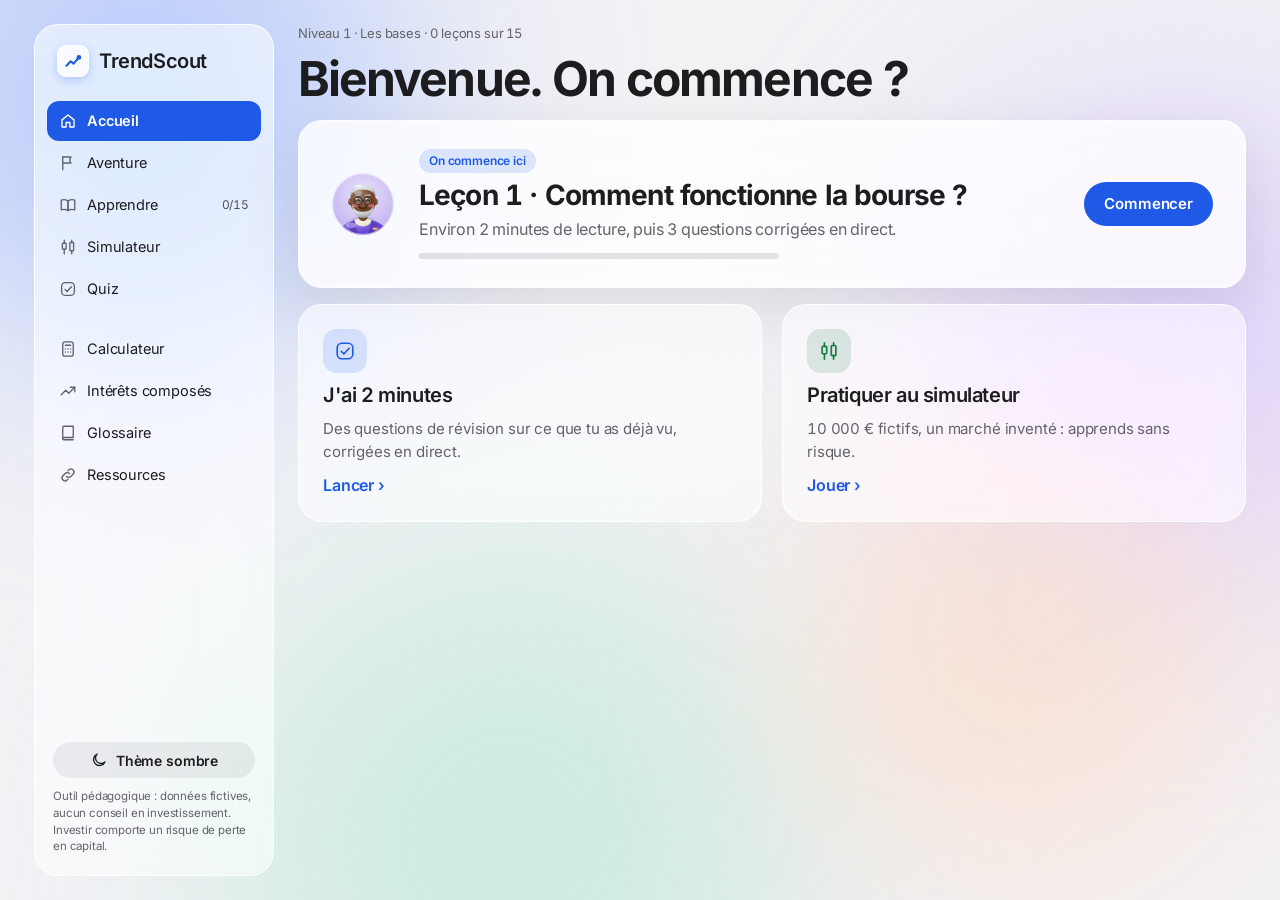
==== commit dd2d9a7e: "Enrichit l'application avec le guide stratégique et le catalogue de ressources - 5 nouvelles leçons " ====
--- a/app.html
+++ b/app.html
@@ -58,6 +58,8 @@
       <symbol id="n-calc" viewBox="0 0 24 24"><rect x="5" y="2.5" width="14" height="19" rx="3"/><path d="M8.5 7h7M8.5 12h.01M12 12h.01M15.5 12h.01M8.5 16h.01M12 16h.01M15.5 16h.01"/></symbol>
       <symbol id="n-gloss" viewBox="0 0 24 24"><path d="M5 4.5A1.5 1.5 0 0 1 6.5 3H19v15H6.5A1.5 1.5 0 0 0 5 19.5z"/><path d="M5 19.5A1.5 1.5 0 0 0 6.5 21H19"/></symbol>
       <symbol id="n-more" viewBox="0 0 24 24"><circle cx="6" cy="12" r="1.5"/><circle cx="12" cy="12" r="1.5"/><circle cx="18" cy="12" r="1.5"/></symbol>
+      <symbol id="n-growth" viewBox="0 0 24 24"><path d="M3 17l6-6 4 4 8-8"/><path d="M15 7h6v6"/></symbol>
+      <symbol id="n-link" viewBox="0 0 24 24"><path d="M10 14a4 4 0 0 0 5.7 0l3-3a4 4 0 0 0-5.7-5.7l-1 1"/><path d="M14 10a4 4 0 0 0-5.7 0l-3 3a4 4 0 0 0 5.7 5.7l1-1"/></symbol>
       <symbol id="i-install" viewBox="0 0 24 24"><path d="M12 4v11M7 11l5 5 5-5M5 20h14"/></symbol>
     </defs>
   </svg>
@@ -77,7 +79,9 @@
           <a class="nav-link" data-tab="review" data-hash="quiz" href="#quiz"><svg class="ic" width="18" height="18" aria-hidden="true"><use href="#n-quiz"/></svg>Quiz</a>
           <span class="nav-gap"></span>
           <a class="nav-link" data-tab="tools" data-hash="risk" href="#risk"><svg class="ic" width="18" height="18" aria-hidden="true"><use href="#n-calc"/></svg>Calculateur</a>
+          <a class="nav-link" data-tab="tools" data-hash="compound" href="#compound"><svg class="ic" width="18" height="18" aria-hidden="true"><use href="#n-growth"/></svg>Intérêts composés</a>
           <a class="nav-link" data-tab="tools" data-hash="gloss" href="#gloss"><svg class="ic" width="18" height="18" aria-hidden="true"><use href="#n-gloss"/></svg>Glossaire</a>
+          <a class="nav-link" data-tab="tools" data-hash="resources" href="#resources"><svg class="ic" width="18" height="18" aria-hidden="true"><use href="#n-link"/></svg>Ressources</a>
         </nav>
         <div class="side-foot">
           <button class="btn btn-plain btn-sm hidden" id="install-btn" type="button"><svg class="ic" width="18" height="18" aria-hidden="true"><use href="#i-install"/></svg>Installer l'app</button>
@@ -248,7 +252,9 @@
         <section id="tab-tools" class="tab" data-title="Outils">
           <div class="seg tools-seg" role="group" aria-label="Choisir un outil">
             <button type="button" class="on" data-tool="calc" aria-pressed="true">Calculateur</button>
+            <button type="button" data-tool="compound" aria-pressed="false">Composés</button>
             <button type="button" data-tool="gloss" aria-pressed="false">Glossaire</button>
+            <button type="button" data-tool="res" aria-pressed="false">Ressources</button>
           </div>
           <div class="glass-thick panel" id="tool-calc">
             <h2 class="title-l">Calculateur de taille de position</h2>
@@ -269,6 +275,27 @@
             </div>
           </div>
 
+          <div class="glass-thick panel hidden" id="tool-compound">
+            <h2 class="title-l">Intérêts composés</h2>
+            <p class="muted">Compare des intérêts simples et des intérêts composés, avec des versements réguliers et des frais annuels. Ce sont des exemples pédagogiques : le taux est une hypothèse, pas une prévision.</p>
+            <div class="calc">
+              <div class="form-grid">
+                <div class="field"><label for="c-init">Capital de départ (€)</label><input class="input" id="c-init" type="number" inputmode="decimal" value="1000" min="0" step="100"></div>
+                <div class="field"><label for="c-pmt">Versement chaque mois (€)</label><input class="input" id="c-pmt" type="number" inputmode="decimal" value="100" min="0" step="10"></div>
+                <div class="field"><label for="c-rate">Taux annuel supposé (%)</label><input class="input" id="c-rate" type="number" inputmode="decimal" value="5" step="0.5"><span class="help">Une hypothèse pour l'exemple, pas une promesse.</span></div>
+                <div class="field"><label for="c-fees">Frais annuels (%)</label><input class="input" id="c-fees" type="number" inputmode="decimal" value="0.2" min="0" step="0.1"><span class="help">Teste 0,2 % puis 2 % : compare.</span></div>
+                <div class="field"><label for="c-years">Durée (années)</label><input class="input" id="c-years" type="number" inputmode="numeric" value="20" min="1" max="60" step="1"></div>
+              </div>
+              <div class="calc-out">
+                <div class="glass chart-c"><div id="c-chart"></div>
+                  <p class="legend-c"><span><i class="sw" style="background: var(--muted)"></i>Total versé</span><span><i class="sw" style="background: var(--c-sma20)"></i>Intérêts simples</span><span><i class="sw" style="background: var(--accent)"></i>Intérêts composés</span></p></div>
+                <div id="c-out" class="result-grid glass"></div>
+                <div id="c-warn" class="keep warn hidden" role="status"><span class="k">Attention</span><p></p></div>
+                <div class="keep warn"><span class="k">À savoir</span><p>Un résultat régulier comme celui-ci n'existe pas en bourse : les marchés montent et descendent. Ce calcul montre un mécanisme, pas ce que tu obtiendras.</p></div>
+              </div>
+            </div>
+          </div>
+
           <div class="glass-thick panel hidden" id="tool-gloss">
             <h2 class="title-l">Glossaire</h2>
             <div class="field">
@@ -276,6 +303,15 @@
               <input type="search" id="gloss-q" class="input" placeholder="Ex. : stop-loss, PER, ETF…" autocomplete="off">
             </div>
             <div id="gloss-list"></div>
+          </div>
+
+          <div class="glass-thick panel hidden" id="tool-res">
+            <h2 class="title-l">Ressources</h2>
+            <p class="muted">Des sources officielles et pédagogiques pour continuer à apprendre. Elles sont indépendantes de TrendScout, qui n'a aucun lien d'affiliation avec elles.</p>
+            <h3 class="title-m">Ta feuille de route en 5 étapes</h3>
+            <ol id="roadmap" class="roadmap"></ol>
+            <div id="res-list"></div>
+            <div class="keep warn"><span class="k">Bon à savoir</span><p>Ces liens mènent vers des sites tiers : vérifie toujours l'adresse. Les « académies » proposées par des courtiers peuvent être instructives, mais elles servent aussi à recruter des clients : garde un esprit critique. TrendScout ne donne aucun conseil en investissement.</p></div>
           </div>
         </section>
       </main>
--- a/app.css
+++ b/app.css
@@ -196,6 +196,34 @@
 .v .g-choice:disabled { cursor: default; }
 .scene-sum { display: flex; gap: 12px; align-items: center; flex-wrap: wrap; }
 
+/* Tableaux dans les leçons */
+.table-wrap { overflow-x: auto; margin: 6px 0; border-radius: 14px; background: var(--fill); }
+.prose table { width: 100%; border-collapse: collapse; font-size: 14.5px; min-width: 520px; }
+.prose th, .prose td { padding: 10px 14px; text-align: left; vertical-align: top; border-bottom: 1px solid var(--hairline); }
+.prose th { font-size: 13px; font-weight: 600; color: var(--muted); }
+.prose tbody tr:last-child td { border-bottom: 0; }
+.prose td:first-child { font-weight: 600; }
+.prose sup { font-size: .75em; }
+
+/* Intérêts composés */
+.chart-c { padding: 14px 16px 12px; }
+.chart-c svg { width: 100%; height: auto; display: block; }
+.legend-c { display: flex; flex-wrap: wrap; gap: 6px 16px; margin-top: 8px; font-size: 13px; color: var(--muted); }
+.legend-c .sw { display: inline-block; width: 18px; height: 4px; border-radius: 2px; margin-right: 6px; vertical-align: middle; }
+
+/* Ressources et feuille de route */
+.roadmap { list-style: none; margin: 0; padding: 0; display: flex; flex-direction: column; gap: 10px; max-width: 820px; }
+.rm-item { display: flex; gap: 14px; padding: 14px 16px; border-radius: 18px; background: var(--glass-thick); border: 1px solid var(--glass-edge); }
+.rm-n { width: 32px; height: 32px; border-radius: 50%; background: var(--accent); color: var(--accent-ink); display: grid; place-items: center; font-weight: 700; flex: none; }
+.rm-txt { display: flex; flex-direction: column; gap: 4px; min-width: 0; }
+.rm-txt p { font-size: 15px; }
+#res-list { display: flex; flex-direction: column; gap: 22px; margin-top: 8px; }
+.res-group { display: flex; flex-direction: column; gap: 12px; }
+.res-grid { display: grid; grid-template-columns: repeat(auto-fill, minmax(280px, 1fr)); gap: 12px; }
+.res-card { padding: 16px 18px; border-radius: 18px; background: var(--glass-thick); border: 1px solid var(--glass-edge); display: flex; flex-direction: column; gap: 6px; }
+.res-what { font-size: 14.5px; color: var(--muted); line-height: 1.5; }
+.res-link { margin-top: auto; padding-top: 6px; }
+
 /* Simulateur */
 .stats { display: grid; grid-template-columns: repeat(6, minmax(0, 1fr)); gap: 16px; padding: 18px 22px; }
 .chart-card { padding: 14px 16px 12px; }
